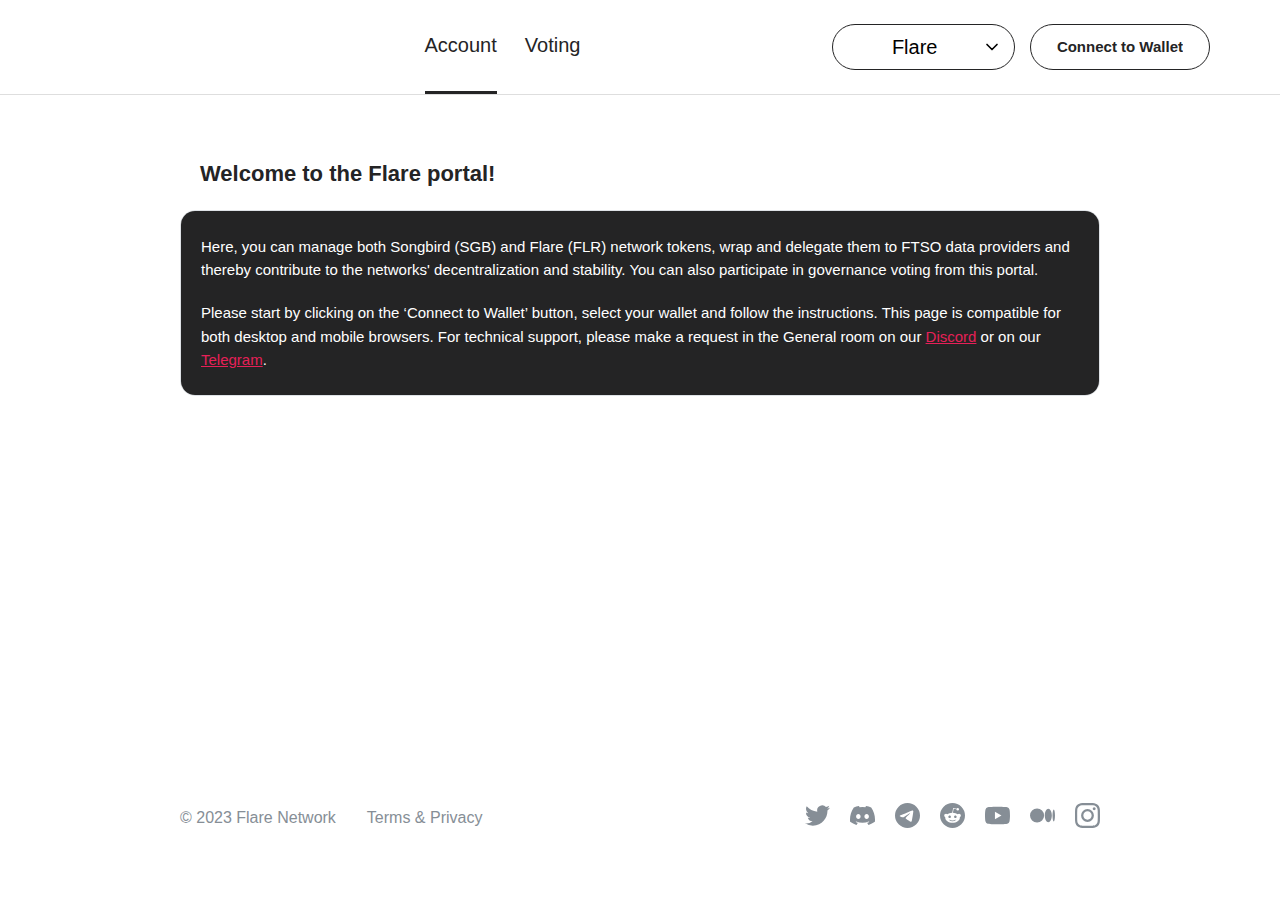
==== index.html @ bdc3dd4b "oh" ====
<!DOCTYPE html>
<html lang="en" prefix="og: https://ogp.me/ns#">

<head>
    <meta charSet="utf-8" />
    <title>Token Management | Flare</title>
    <meta name="og:title" content="Token Management | Flare" />
    <meta name="title" content="Token Management | Flare" />
    <meta property="og:url" content="https://portal.flare.network/" />
    <meta property="og:site_name" content="Flare portal" />
    <meta name="og:description" content="Flare is a new blockchain which presents developers with a simple and coherent stack for decentralized interoperability." />
    <meta name="description" content="Flare is a new blockchain which presents developers with a simple and coherent stack for decentralized interoperability." />
    <meta property="og:type" content="website" />
    <meta property="og:locale" content="en_US" />
    <meta property="og:image" content="https://portal.flare.network/primary_logo_pink.png" />
    <meta name="og:image:alt" content="Flare logo" />
    <meta name="twitter:card" content="summary_large_image" />
    <meta name="viewport" content="width=device-width, initial-scale=1, maximum-scale=1, user-scalable=no" />
    <link rel="icon" type="image/svg+xml" href="/flare_secondary_icon_only.svg" media="(prefers-color-scheme: light)" />
    <link rel="icon" type="image/svg+xml" href="/flare_secondary_icon_only_light.svg" media="(prefers-color-scheme: dark)" />
    <link rel="icon" href="/favicon.flare.ico" />
    <meta name="next-head-count" content="17" />
    <link rel="preload" href="/_next/static/css/2bfec322452edb64.css" as="style" />
    <link rel="stylesheet" href="/_next/static/css/2bfec322452edb64.css" data-n-g="" /><noscript data-n-css=""></noscript>
    <script defer="" nomodule="" src="/_next/static/chunks/polyfills-c67a75d1b6f99dc8.js"></script>
    <script src="/_next/static/chunks/webpack-992f997fccc36c29.js" defer=""></script>
    <script src="/_next/static/chunks/framework-0ba0ddd33199226d.js" defer=""></script>
    <script src="/_next/static/chunks/main-dcb89eed33db9a3d.js" defer=""></script>
    <script src="/_next/static/chunks/pages/_app-2e10e17862079bbd.js" defer=""></script>
    <script src="/_next/static/chunks/612-c9b70ae49e128cfb.js" defer=""></script>
    <script src="/_next/static/chunks/579-502800cbca432dea.js" defer=""></script>
    <script src="/_next/static/chunks/123-4b91f53726ac536f.js" defer=""></script>
    <script src="/_next/static/chunks/pages/index-e13f1f7640dd6605.js" defer=""></script>
    <script src="/_next/static/nD-tk7K8E7klCFbtQD9IC/_buildManifest.js" defer=""></script>
    <script src="/_next/static/nD-tk7K8E7klCFbtQD9IC/_ssgManifest.js" defer=""></script>
    <style data-emotion="mantine 1rxmib7 won2td m9khxc 5p7ky9 yr6gp8 97bdev ytj1kk 1wpc1xj 1ryt1ht 2zlrf4 24g4de 1wa3as1 95d6ju 1et1q90 185vrs9 7iltrg 1o0ucw 1yi7w5c 1i0g35a 1dsv8nr ry66jd 1on4co 12y81md 1i5k3yh q9omll ojrz4j 14du78f 1bvgs2p on1gjd 4ebkic 17sxbm9 1qij692 12x1imf yi0zve 1texcr8 iy2h3n at1kdl 1cju4lw 1qcoa9t 2k5q65 1l4g2hm 13nr4qr 1edgdrn">
        .mantine-1rxmib7 {
            display: -webkit-box;
            display: -webkit-flex;
            display: -ms-flexbox;
            display: flex;
            box-sizing: border-box;
            -webkit-box-flex: 1;
            -webkit-flex-grow: 1;
            -ms-flex-positive: 1;
            flex-grow: 1;
        }

        .mantine-won2td {
            -webkit-flex: 1;
            -ms-flex: 1;
            flex: 1;
            width: 100vw;
            box-sizing: border-box;
            padding: 1.25rem;
        }

        .mantine-m9khxc {
            box-sizing: border-box;
            min-height: 100vh;
            display: -webkit-box;
            display: -webkit-flex;
            display: -ms-flexbox;
            display: flex;
            -webkit-flex-direction: column;
            -ms-flex-direction: column;
            flex-direction: column;
        }

        .mantine-5p7ky9 {
            font-family: -apple-system, BlinkMacSystemFont, Segoe UI, Roboto, Helvetica, Arial, sans-serif, Apple Color Emoji, Segoe UI Emoji;
            top: 0;
            left: 0;
            right: 0;
            z-index: 100;
            height: 4.375rem;
            max-height: 4.375rem;
            position: static;
            box-sizing: border-box;
            background-color: #fff;
            border-bottom: 0.0625rem solid #e9ecef;
            border-bottom: 1px solid #DEDEDE;
            padding-top: 0;
            padding-bottom: 0;
            padding-left: 10px;
            padding-right: 10px;
        }

        @media (min-width: 50em) {
            .mantine-5p7ky9 {
                display: none;
            }
        }

        .mantine-yr6gp8 {
            box-sizing: border-box;
            display: -webkit-box;
            display: -webkit-flex;
            display: -ms-flexbox;
            display: flex;
            -webkit-flex-direction: row;
            -ms-flex-direction: row;
            flex-direction: row;
            -webkit-align-items: center;
            -webkit-box-align: center;
            -ms-flex-align: center;
            align-items: center;
            -webkit-box-flex-wrap: wrap;
            -webkit-flex-wrap: wrap;
            -ms-flex-wrap: wrap;
            flex-wrap: wrap;
            -webkit-box-pack: justify;
            -webkit-justify-content: space-between;
            justify-content: space-between;
            gap: 1.25rem;
        }

        .mantine-yr6gp8>* {
            box-sizing: border-box;
            -webkit-box-flex: 0;
            -webkit-flex-grow: 0;
            -ms-flex-positive: 0;
            flex-grow: 0;
        }

        .mantine-97bdev {
            -webkit-tap-highlight-color: transparent;
            font-family: -apple-system, BlinkMacSystemFont, Segoe UI, Roboto, Helvetica, Arial, sans-serif, Apple Color Emoji, Segoe UI Emoji;
            cursor: pointer;
            border: 0;
            padding: 0;
            -webkit-appearance: none;
            -moz-appearance: none;
            -ms-appearance: none;
            appearance: none;
            font-size: 0.9375rem;
            background-color: transparent;
            text-align: left;
            color: #000;
            -webkit-text-decoration: none;
            text-decoration: none;
            box-sizing: border-box;
        }

        .mantine-97bdev:focus {
            outline-offset: 0.125rem;
            outline: 0.125rem solid #282829;
        }

        .mantine-97bdev:focus:not(:focus-visible) {
            outline: none;
        }

        .mantine-ytj1kk {
            box-sizing: border-box;
            display: -webkit-box;
            display: -webkit-flex;
            display: -ms-flexbox;
            display: flex;
            -webkit-flex-direction: row;
            -ms-flex-direction: row;
            flex-direction: row;
            -webkit-align-items: center;
            -webkit-box-align: center;
            -ms-flex-align: center;
            align-items: center;
            -webkit-box-flex-wrap: wrap;
            -webkit-flex-wrap: wrap;
            -ms-flex-wrap: wrap;
            flex-wrap: wrap;
            -webkit-box-pack: start;
            -ms-flex-pack: start;
            -webkit-justify-content: flex-start;
            justify-content: flex-start;
            gap: 0.125rem;
        }

        .mantine-ytj1kk>* {
            box-sizing: border-box;
            -webkit-box-flex: 0;
            -webkit-flex-grow: 0;
            -ms-flex-positive: 0;
            flex-grow: 0;
        }

        .mantine-1wpc1xj {
            display: -webkit-box;
            display: -webkit-flex;
            display: -ms-flexbox;
            display: flex;
            -webkit-align-items: center;
            -webkit-box-align: center;
            -ms-flex-align: center;
            align-items: center;
            -webkit-box-pack: center;
            -ms-flex-pack: center;
            -webkit-justify-content: center;
            justify-content: center;
            height: 100%;
            overflow: visible;
        }

        .mantine-1ryt1ht {
            white-space: nowrap;
            height: 100%;
            overflow: hidden;
            display: -webkit-box;
            display: -webkit-flex;
            display: -ms-flexbox;
            display: flex;
            -webkit-align-items: center;
            -webkit-box-align: center;
            -ms-flex-align: center;
            align-items: center;
        }

        .mantine-2zlrf4 {
            -webkit-tap-highlight-color: transparent;
            font-family: -apple-system, BlinkMacSystemFont, Segoe UI, Roboto, Helvetica, Arial, sans-serif, Apple Color Emoji, Segoe UI Emoji;
            cursor: pointer;
            border: 0;
            padding: 0;
            -webkit-appearance: none;
            -moz-appearance: none;
            -ms-appearance: none;
            appearance: none;
            font-size: 0.9375rem;
            background-color: transparent;
            text-align: left;
            color: #000;
            -webkit-text-decoration: none;
            text-decoration: none;
            box-sizing: border-box;
            height: 3.125rem;
            padding-left: 1.625rem;
            padding-right: 1.625rem;
            font-family: -apple-system, BlinkMacSystemFont, Segoe UI, Roboto, Helvetica, Arial, sans-serif, Apple Color Emoji, Segoe UI Emoji;
            -webkit-tap-highlight-color: transparent;
            display: inline-block;
            width: auto;
            border-radius: 1.5rem;
            font-weight: 600;
            position: relative;
            line-height: 1;
            font-size: 1rem;
            -webkit-user-select: none;
            -moz-user-select: none;
            -ms-user-select: none;
            user-select: none;
            cursor: pointer;
            border: 0.0625rem solid #242425;
            background-color: transparent;
            color: #242425;
            min-width: 176px;
            max-height: 46px;
            -webkit-transition: color 250ms ease-in-out, background-color 250ms ease-in-out;
            transition: color 250ms ease-in-out, background-color 250ms ease-in-out;
        }

        .mantine-2zlrf4:focus {
            outline-offset: 0.125rem;
            outline: 0.125rem solid #282829;
        }

        .mantine-2zlrf4:focus:not(:focus-visible) {
            outline: none;
        }

        .mantine-2zlrf4:focus {
            outline-offset: 0.125rem;
            outline: 0.125rem solid #282829;
        }

        .mantine-2zlrf4:focus:not(:focus-visible) {
            outline: none;
        }

        @media (hover: hover) {
            .mantine-2zlrf4:hover {
                background-color: rgba(64, 64, 65, 0.35);
            }
        }

        @media (hover: none) {
            .mantine-2zlrf4:active {
                background-color: rgba(64, 64, 65, 0.35);
            }
        }

        .mantine-2zlrf4:active {
            -webkit-transform: translateY(0.0625rem);
            -moz-transform: translateY(0.0625rem);
            -ms-transform: translateY(0.0625rem);
            transform: translateY(0.0625rem);
        }

        .mantine-2zlrf4:disabled,
        .mantine-2zlrf4[data-disabled] {
            border-color: transparent;
            background-color: #e9ecef;
            color: #adb5bd;
            cursor: not-allowed;
            background-image: none;
            pointer-events: none;
        }

        .mantine-2zlrf4:disabled:active,
        .mantine-2zlrf4[data-disabled]:active {
            -webkit-transform: none;
            -moz-transform: none;
            -ms-transform: none;
            transform: none;
        }

        .mantine-2zlrf4[data-loading] {
            pointer-events: none;
        }

        .mantine-2zlrf4[data-loading]::before {
            content: "";
            position: absolute;
            top: -0.0625rem;
            right: -0.0625rem;
            left: -0.0625rem;
            bottom: -0.0625rem;
            background-color: rgba(255, 255, 255, .5);
            border-radius: 1.5rem;
            cursor: not-allowed;
        }

        @media (hover: hover) {
            .mantine-2zlrf4:not([data-disabled]):hover {
                color: #E62058;
                border-color: #E62058;
                background-color: transparent;
            }
        }

        @media (hover: none) {
            .mantine-2zlrf4:not([data-disabled]):active {
                color: #E62058;
                border-color: #E62058;
                background-color: transparent;
            }
        }

        .mantine-2zlrf4:active {
            color: #E62058;
            border-color: #E62058;
            background-color: transparent;
        }

        @media (max-width: 49.9375em) {
            .mantine-2zlrf4 {
                display: none;
            }
        }

        .mantine-24g4de {
            font-family: -apple-system, BlinkMacSystemFont, Segoe UI, Roboto, Helvetica, Arial, sans-serif, Apple Color Emoji, Segoe UI Emoji;
            -webkit-tap-highlight-color: transparent;
            color: inherit;
            font-size: 0.9375rem;
            line-height: 1.55;
            -webkit-text-decoration: none;
            text-decoration: none;
        }

        .mantine-24g4de:focus {
            outline-offset: 0.125rem;
            outline: 0.125rem solid #282829;
        }

        .mantine-24g4de:focus:not(:focus-visible) {
            outline: none;
        }

        .mantine-1wa3as1 {
            -webkit-tap-highlight-color: transparent;
            font-family: -apple-system, BlinkMacSystemFont, Segoe UI, Roboto, Helvetica, Arial, sans-serif, Apple Color Emoji, Segoe UI Emoji;
            cursor: pointer;
            border: 0;
            padding: 0;
            -webkit-appearance: none;
            -moz-appearance: none;
            -ms-appearance: none;
            appearance: none;
            font-size: 0.9375rem;
            background-color: transparent;
            text-align: left;
            color: #000;
            -webkit-text-decoration: none;
            text-decoration: none;
            box-sizing: border-box;
            height: 2.25rem;
            padding-left: 1.125rem;
            padding-right: 1.125rem;
            font-family: -apple-system, BlinkMacSystemFont, Segoe UI, Roboto, Helvetica, Arial, sans-serif, Apple Color Emoji, Segoe UI Emoji;
            -webkit-tap-highlight-color: transparent;
            display: inline-block;
            width: auto;
            border-radius: 1.5rem;
            font-weight: 600;
            position: relative;
            line-height: 1;
            font-size: 0.875rem;
            -webkit-user-select: none;
            -moz-user-select: none;
            -ms-user-select: none;
            user-select: none;
            cursor: pointer;
            border: 0.0625rem solid #242425;
            background-color: transparent;
            color: #242425;
        }

        .mantine-1wa3as1:focus {
            outline-offset: 0.125rem;
            outline: 0.125rem solid #282829;
        }

        .mantine-1wa3as1:focus:not(:focus-visible) {
            outline: none;
        }

        .mantine-1wa3as1:focus {
            outline-offset: 0.125rem;
            outline: 0.125rem solid #282829;
        }

        .mantine-1wa3as1:focus:not(:focus-visible) {
            outline: none;
        }

        @media (hover: hover) {
            .mantine-1wa3as1:hover {
                background-color: rgba(64, 64, 65, 0.35);
            }
        }

        @media (hover: none) {
            .mantine-1wa3as1:active {
                background-color: rgba(64, 64, 65, 0.35);
            }
        }

        .mantine-1wa3as1:active {
            -webkit-transform: translateY(0.0625rem);
            -moz-transform: translateY(0.0625rem);
            -ms-transform: translateY(0.0625rem);
            transform: translateY(0.0625rem);
        }

        .mantine-1wa3as1:disabled,
        .mantine-1wa3as1[data-disabled] {
            border-color: transparent;
            background-color: #e9ecef;
            color: #adb5bd;
            cursor: not-allowed;
            background-image: none;
            pointer-events: none;
        }

        .mantine-1wa3as1:disabled:active,
        .mantine-1wa3as1[data-disabled]:active {
            -webkit-transform: none;
            -moz-transform: none;
            -ms-transform: none;
            transform: none;
        }

        .mantine-1wa3as1[data-loading] {
            pointer-events: none;
        }

        .mantine-1wa3as1[data-loading]::before {
            content: "";
            position: absolute;
            top: -0.0625rem;
            right: -0.0625rem;
            left: -0.0625rem;
            bottom: -0.0625rem;
            background-color: rgba(255, 255, 255, .5);
            border-radius: 1.5rem;
            cursor: not-allowed;
        }

        @media (hover: hover) {
            .mantine-1wa3as1:not([data-disabled]):hover {
                color: #E62058;
                border-color: #E62058;
                background-color: transparent;
            }
        }

        @media (hover: none) {
            .mantine-1wa3as1:not([data-disabled]):active {
                color: #E62058;
                border-color: #E62058;
                background-color: transparent;
            }
        }

        .mantine-1wa3as1:active {
            color: #E62058;
            border-color: #E62058;
            background-color: transparent;
        }

        @media (min-width: 50em) {
            .mantine-1wa3as1 {
                display: none;
            }
        }

        .mantine-95d6ju {
            font-family: -apple-system, BlinkMacSystemFont, Segoe UI, Roboto, Helvetica, Arial, sans-serif, Apple Color Emoji, Segoe UI Emoji;
            -webkit-tap-highlight-color: transparent;
            color: inherit;
            font-size: 0.875rem;
            line-height: 1.55;
            -webkit-text-decoration: none;
            text-decoration: none;
        }

        .mantine-95d6ju:focus {
            outline-offset: 0.125rem;
            outline: 0.125rem solid #282829;
        }

        .mantine-95d6ju:focus:not(:focus-visible) {
            outline: none;
        }

        .mantine-1et1q90 {
            font-family: -apple-system, BlinkMacSystemFont, Segoe UI, Roboto, Helvetica, Arial, sans-serif, Apple Color Emoji, Segoe UI Emoji;
            top: 0;
            left: 0;
            right: 0;
            z-index: 100;
            height: 5.9375rem;
            max-height: 5.9375rem;
            position: static;
            box-sizing: border-box;
            background-color: #fff;
            border-bottom: 0.0625rem solid #e9ecef;
            border-bottom: 1px solid #DEDEDE;
            padding-top: 0;
            padding-bottom: 0;
            padding-left: 70px;
            padding-right: 70px;
        }

        @media (max-width: 49.9375em) {
            .mantine-1et1q90 {
                display: none;
            }
        }

        .mantine-185vrs9 {
            box-sizing: border-box;
            display: -webkit-box;
            display: -webkit-flex;
            display: -ms-flexbox;
            display: flex;
            -webkit-flex-direction: row;
            -ms-flex-direction: row;
            flex-direction: row;
            -webkit-align-items: center;
            -webkit-box-align: center;
            -ms-flex-align: center;
            align-items: center;
            -webkit-box-flex-wrap: wrap;
            -webkit-flex-wrap: wrap;
            -ms-flex-wrap: wrap;
            flex-wrap: wrap;
            -webkit-box-pack: justify;
            -webkit-justify-content: space-between;
            justify-content: space-between;
            gap: 1.25rem;
        }

        .mantine-185vrs9>* {
            box-sizing: border-box;
            -webkit-box-flex: 0;
            -webkit-flex-grow: 0;
            -ms-flex-positive: 0;
            flex-grow: 0;
        }

        @media (min-width: 87.5em) {
            .mantine-185vrs9 {
                display: none;
            }
        }

        .mantine-7iltrg {
            box-sizing: border-box;
            display: -webkit-box;
            display: -webkit-flex;
            display: -ms-flexbox;
            display: flex;
            -webkit-flex-direction: row;
            -ms-flex-direction: row;
            flex-direction: row;
            -webkit-align-items: center;
            -webkit-box-align: center;
            -ms-flex-align: center;
            align-items: center;
            -webkit-box-flex-wrap: wrap;
            -webkit-flex-wrap: wrap;
            -ms-flex-wrap: wrap;
            flex-wrap: wrap;
            -webkit-box-pack: center;
            -ms-flex-pack: center;
            -webkit-justify-content: center;
            justify-content: center;
            gap: 1.75rem;
        }

        .mantine-7iltrg>* {
            box-sizing: border-box;
            -webkit-box-flex: 0;
            -webkit-flex-grow: 0;
            -ms-flex-positive: 0;
            flex-grow: 0;
        }

        .mantine-1o0ucw {
            -webkit-tap-highlight-color: transparent;
            font-family: -apple-system, BlinkMacSystemFont, Segoe UI, Roboto, Helvetica, Arial, sans-serif, Apple Color Emoji, Segoe UI Emoji;
            cursor: pointer;
            border: 0;
            padding: 0;
            -webkit-appearance: none;
            -moz-appearance: none;
            -ms-appearance: none;
            appearance: none;
            font-size: 0.9375rem;
            background-color: transparent;
            text-align: left;
            color: #000;
            -webkit-text-decoration: none;
            text-decoration: none;
            box-sizing: border-box;
            height: 100%;
            padding-bottom: 20px;
            margin-top: 10px;
            color: #242425;
            border-bottom: 3px solid #242425;
        }

        .mantine-1o0ucw:focus {
            outline-offset: 0.125rem;
            outline: 0.125rem solid #282829;
        }

        .mantine-1o0ucw:focus:not(:focus-visible) {
            outline: none;
        }

        @media (max-width: 87.5em) {
            .mantine-1o0ucw {
                padding-bottom: 0;
                margin: 0;
            }
        }

        @media (min-width: 55rem) {
            .mantine-1yi7w5c {
                display: none;
            }
        }

        .mantine-1i0g35a {
            font-family: -apple-system, BlinkMacSystemFont, Segoe UI, Roboto, Helvetica, Arial, sans-serif, Apple Color Emoji, Segoe UI Emoji;
            -webkit-tap-highlight-color: transparent;
            color: currentColor;
            font-size: 1.25rem;
            line-height: 1.55;
            -webkit-text-decoration: none;
            text-decoration: none;
        }

        .mantine-1i0g35a:focus {
            outline-offset: 0.125rem;
            outline: 0.125rem solid #282829;
        }

        .mantine-1i0g35a:focus:not(:focus-visible) {
            outline: none;
        }

        @media (max-width: 54.9375em) {
            .mantine-1i0g35a {
                display: none;
            }
        }

        .mantine-1dsv8nr {
            -webkit-tap-highlight-color: transparent;
            font-family: -apple-system, BlinkMacSystemFont, Segoe UI, Roboto, Helvetica, Arial, sans-serif, Apple Color Emoji, Segoe UI Emoji;
            cursor: pointer;
            border: 0;
            padding: 0;
            -webkit-appearance: none;
            -moz-appearance: none;
            -ms-appearance: none;
            appearance: none;
            font-size: 0.9375rem;
            background-color: transparent;
            text-align: left;
            color: #000;
            -webkit-text-decoration: none;
            text-decoration: none;
            box-sizing: border-box;
            height: 100%;
            padding-bottom: 20px;
            margin-top: 10px;
            color: #242425;
            border-bottom: 3px solid transparent;
        }

        .mantine-1dsv8nr:focus {
            outline-offset: 0.125rem;
            outline: 0.125rem solid #282829;
        }

        .mantine-1dsv8nr:focus:not(:focus-visible) {
            outline: none;
        }

        @media (max-width: 87.5em) {
            .mantine-1dsv8nr {
                padding-bottom: 0;
                margin: 0;
            }
        }

        .mantine-ry66jd {
            box-sizing: border-box;
            display: -webkit-box;
            display: -webkit-flex;
            display: -ms-flexbox;
            display: flex;
            -webkit-flex-direction: row;
            -ms-flex-direction: row;
            flex-direction: row;
            -webkit-align-items: center;
            -webkit-box-align: center;
            -ms-flex-align: center;
            align-items: center;
            -webkit-box-flex-wrap: wrap;
            -webkit-flex-wrap: wrap;
            -ms-flex-wrap: wrap;
            flex-wrap: wrap;
            -webkit-box-pack: end;
            -ms-flex-pack: end;
            -webkit-justify-content: flex-end;
            justify-content: flex-end;
            gap: 0.9375rem;
        }

        .mantine-ry66jd>* {
            box-sizing: border-box;
            -webkit-box-flex: 0;
            -webkit-flex-grow: 0;
            -ms-flex-positive: 0;
            flex-grow: 0;
        }

        .mantine-1on4co {
            -webkit-transition: -webkit-transform 150ms ease;
            transition: transform 150ms ease;
            -webkit-transform: rotate(0deg);
            -moz-transform: rotate(0deg);
            -ms-transform: rotate(0deg);
            transform: rotate(0deg);
            color: currentColor;
        }

        .mantine-12y81md {
            -webkit-transition: color 250ms ease-in-out, background-color 250ms ease-in-out;
            transition: color 250ms ease-in-out, background-color 250ms ease-in-out;
            border: 1px solid #242425;
            border-radius: 1.938rem;
            min-width: 176px;
            padding: 0.125rem;
            padding-left: 0.25rem;
        }

        .mantine-12y81md:hover {
            color: #E62058;
            border-color: #E62058;
        }

        .mantine-12y81md:active {
            color: #E62058;
            border-color: #E62058;
        }

        .mantine-1i5k3yh {
            box-sizing: border-box;
            display: -webkit-box;
            display: -webkit-flex;
            display: -ms-flexbox;
            display: flex;
            -webkit-flex-direction: row;
            -ms-flex-direction: row;
            flex-direction: row;
            -webkit-align-items: center;
            -webkit-box-align: center;
            -ms-flex-align: center;
            align-items: center;
            -webkit-box-flex-wrap: wrap;
            -webkit-flex-wrap: wrap;
            -ms-flex-wrap: wrap;
            flex-wrap: wrap;
            -webkit-box-pack: justify;
            -webkit-justify-content: space-between;
            justify-content: space-between;
            gap: 0.9375rem;
        }

        .mantine-1i5k3yh>* {
            box-sizing: border-box;
            -webkit-box-flex: 0;
            -webkit-flex-grow: 0;
            -ms-flex-positive: 0;
            flex-grow: 0;
        }

        @media (min-width: 50em) {
            .mantine-1i5k3yh {
                display: none;
            }
        }

        .mantine-q9omll {
            font-family: -apple-system, BlinkMacSystemFont, Segoe UI, Roboto, Helvetica, Arial, sans-serif, Apple Color Emoji, Segoe UI Emoji;
            -webkit-tap-highlight-color: transparent;
            color: currentColor;
            font-size: 1.25rem;
            line-height: 1.55;
            -webkit-text-decoration: none;
            text-decoration: none;
        }

        .mantine-q9omll:focus {
            outline-offset: 0.125rem;
            outline: 0.125rem solid #282829;
        }

        .mantine-q9omll:focus:not(:focus-visible) {
            outline: none;
        }

        .mantine-ojrz4j {
            display: -webkit-box;
            display: -webkit-flex;
            display: -ms-flexbox;
            display: flex;
            -webkit-align-items: center;
            -webkit-box-align: center;
            -ms-flex-align: center;
            align-items: center;
            -webkit-box-pack: center;
            -ms-flex-pack: center;
            -webkit-justify-content: center;
            justify-content: center;
        }

        .mantine-14du78f {
            box-sizing: border-box;
            display: -webkit-box;
            display: -webkit-flex;
            display: -ms-flexbox;
            display: flex;
            -webkit-flex-direction: row;
            -ms-flex-direction: row;
            flex-direction: row;
            -webkit-align-items: center;
            -webkit-box-align: center;
            -ms-flex-align: center;
            align-items: center;
            -webkit-box-flex-wrap: wrap;
            -webkit-flex-wrap: wrap;
            -ms-flex-wrap: wrap;
            flex-wrap: wrap;
            -webkit-box-pack: start;
            -ms-flex-pack: start;
            -webkit-justify-content: flex-start;
            justify-content: flex-start;
            gap: 0.9375rem;
        }

        .mantine-14du78f>* {
            box-sizing: border-box;
            -webkit-box-flex: 0;
            -webkit-flex-grow: 0;
            -ms-flex-positive: 0;
            flex-grow: 0;
        }

        @media (max-width: 49.9375em) {
            .mantine-14du78f {
                display: none;
            }
        }

        .mantine-1bvgs2p {
            box-sizing: border-box;
            display: -webkit-box;
            display: -webkit-flex;
            display: -ms-flexbox;
            display: flex;
            -webkit-flex-direction: row;
            -ms-flex-direction: row;
            flex-direction: row;
            -webkit-align-items: center;
            -webkit-box-align: center;
            -ms-flex-align: center;
            align-items: center;
            -webkit-box-flex-wrap: wrap;
            -webkit-flex-wrap: wrap;
            -ms-flex-wrap: wrap;
            flex-wrap: wrap;
            -webkit-box-pack: start;
            -ms-flex-pack: start;
            -webkit-justify-content: flex-start;
            justify-content: flex-start;
            gap: 0.9375rem;
        }

        .mantine-1bvgs2p>* {
            box-sizing: border-box;
            -webkit-box-flex: 0;
            -webkit-flex-grow: 0;
            -ms-flex-positive: 0;
            flex-grow: 0;
        }

        .mantine-on1gjd {
            margin: calc(-1.25rem / 2);
            display: -webkit-box;
            display: -webkit-flex;
            display: -ms-flexbox;
            display: flex;
            -webkit-box-flex-wrap: wrap;
            -webkit-flex-wrap: wrap;
            -ms-flex-wrap: wrap;
            flex-wrap: wrap;
            -webkit-box-pack: justify;
            -webkit-justify-content: space-between;
            justify-content: space-between;
            -webkit-align-items: center;
            -webkit-box-align: center;
            -ms-flex-align: center;
            align-items: center;
            margin: 0rem;
        }

        @media (max-width: 87.4375em) {
            .mantine-on1gjd {
                display: none;
            }
        }

        .mantine-4ebkic {
            box-sizing: border-box;
            -webkit-box-flex: 0;
            -webkit-flex-grow: 0;
            -ms-flex-positive: 0;
            flex-grow: 0;
            padding: calc(1.25rem / 2);
            -webkit-flex-basis: 33.333333333333336%;
            -ms-flex-preferred-size: 33.333333333333336%;
            flex-basis: 33.333333333333336%;
            -webkit-flex-shrink: 0;
            -ms-flex-negative: 0;
            flex-shrink: 0;
            max-width: 33.333333333333336%;
        }

        @media (min-width: 34.375em) {
            .mantine-4ebkic {
                -webkit-flex-shrink: 0;
                -ms-flex-negative: 0;
                flex-shrink: 0;
            }
        }

        @media (min-width: 50em) {
            .mantine-4ebkic {
                -webkit-flex-shrink: 0;
                -ms-flex-negative: 0;
                flex-shrink: 0;
            }
        }

        @media (min-width: 58.75em) {
            .mantine-4ebkic {
                -webkit-flex-shrink: 0;
                -ms-flex-negative: 0;
                flex-shrink: 0;
            }
        }

        @media (min-width: 75em) {
            .mantine-4ebkic {
                -webkit-flex-shrink: 0;
                -ms-flex-negative: 0;
                flex-shrink: 0;
            }
        }

        @media (min-width: 87.5em) {
            .mantine-4ebkic {
                -webkit-flex-shrink: 0;
                -ms-flex-negative: 0;
                flex-shrink: 0;
            }
        }

        .mantine-17sxbm9 {
            padding-left: 1.25rem;
            padding-right: 1.25rem;
            max-width: 57.5rem;
            margin-left: auto;
            margin-right: auto;
            padding-right: 0rem;
            padding-left: 0rem;
        }

        .mantine-1qij692 {
            box-sizing: border-box;
            display: -webkit-box;
            display: -webkit-flex;
            display: -ms-flexbox;
            display: flex;
            -webkit-flex-direction: row;
            -ms-flex-direction: row;
            flex-direction: row;
            -webkit-align-items: center;
            -webkit-box-align: center;
            -ms-flex-align: center;
            align-items: center;
            -webkit-box-flex-wrap: wrap;
            -webkit-flex-wrap: wrap;
            -ms-flex-wrap: wrap;
            flex-wrap: wrap;
            -webkit-box-pack: start;
            -ms-flex-pack: start;
            -webkit-justify-content: flex-start;
            justify-content: flex-start;
            gap: 0.625rem;
            padding-top: 44px;
            padding-bottom: 1.25rem;
            padding-left: 1.25rem;
        }

        .mantine-1qij692>* {
            box-sizing: border-box;
            -webkit-box-flex: 0;
            -webkit-flex-grow: 0;
            -ms-flex-positive: 0;
            flex-grow: 0;
        }

        @media (max-width: 50empx) {
            .mantine-1qij692 {
                padding-top: 20px;
            }
        }

        .mantine-12x1imf {
            font-family: -apple-system, BlinkMacSystemFont, Segoe UI, Roboto, Helvetica, Arial, sans-serif, Apple Color Emoji, Segoe UI Emoji;
            -webkit-tap-highlight-color: transparent;
            color: #242425;
            font-size: inherit;
            line-height: 1.55;
            -webkit-text-decoration: none;
            text-decoration: none;
            font-family: -apple-system, BlinkMacSystemFont, Segoe UI, Roboto, Helvetica, Arial, sans-serif, Apple Color Emoji, Segoe UI Emoji;
            font-weight: 700;
            font-size: 1.375rem;
            line-height: 1.4;
            margin: 0;
        }

        .mantine-12x1imf:focus {
            outline-offset: 0.125rem;
            outline: 0.125rem solid #282829;
        }

        .mantine-12x1imf:focus:not(:focus-visible) {
            outline: none;
        }

        .mantine-yi0zve {
            outline: 0;
            -webkit-tap-highlight-color: transparent;
            display: block;
            -webkit-text-decoration: none;
            text-decoration: none;
            color: #000;
            background-color: #fff;
            box-sizing: border-box;
            border-radius: 0.9375rem;
            box-shadow: none;
            position: relative;
            overflow: hidden;
            background-color: #fff;
            padding: 1.25rem;
        }

        .mantine-yi0zve[data-with-border] {
            border: 0.0625rem solid #dee2e6;
        }

        .mantine-1texcr8 {
            display: block;
            margin-left: calc(-1 * 1.25rem);
            margin-right: calc(-1 * 1.25rem);
        }

        .mantine-1texcr8+.mantine-1texcr8 {
            border-top: 0;
        }

        .mantine-1texcr8[data-first] {
            margin-top: calc(-1 * 1.25rem);
            border-top: 0;
        }

        .mantine-1texcr8[data-last] {
            margin-bottom: calc(-1 * 1.25rem);
            border-bottom: 0;
        }

        .mantine-iy2h3n {
            background: #242425;
            color: #ffffff;
            font-size: 0.9375rem;
            padding-top: 1.5rem;
            padding-bottom: 1.5rem;
            padding-left: 1.25rem;
            padding-right: 1.25rem;
        }

        .mantine-at1kdl {
            font-family: -apple-system, BlinkMacSystemFont, Segoe UI, Roboto, Helvetica, Arial, sans-serif, Apple Color Emoji, Segoe UI Emoji;
            -webkit-tap-highlight-color: transparent;
            color: inherit;
            font-size: inherit;
            line-height: 1.55;
            -webkit-text-decoration: none;
            text-decoration: none;
        }

        .mantine-at1kdl:focus {
            outline-offset: 0.125rem;
            outline: 0.125rem solid #282829;
        }

        .mantine-at1kdl:focus:not(:focus-visible) {
            outline: none;
        }

        .mantine-1cju4lw {
            width: 0rem;
            min-width: 0rem;
            height: 1.25rem;
            min-height: 1.25rem;
        }

        .mantine-1qcoa9t {
            font-family: -apple-system, BlinkMacSystemFont, Segoe UI, Roboto, Helvetica, Arial, sans-serif, Apple Color Emoji, Segoe UI Emoji;
            -webkit-tap-highlight-color: transparent;
            color: inherit;
            font-size: inherit;
            line-height: 1.55;
            -webkit-text-decoration: none;
            text-decoration: none;
            color: #E62058;
            cursor: pointer;
            -webkit-text-decoration: underline;
            text-decoration: underline;
        }

        .mantine-1qcoa9t:focus {
            outline-offset: 0.125rem;
            outline: 0.125rem solid #282829;
        }

        .mantine-1qcoa9t:focus:not(:focus-visible) {
            outline: none;
        }

        .mantine-2k5q65 {
            font-family: -apple-system, BlinkMacSystemFont, Segoe UI, Roboto, Helvetica, Arial, sans-serif, Apple Color Emoji, Segoe UI Emoji;
            bottom: 0;
            left: 0;
            right: 0;
            z-index: 100;
            height: 5rem;
            max-height: 5rem;
            position: static;
            box-sizing: border-box;
            background-color: #fff;
            padding-bottom: 97px;
        }

        .mantine-1l4g2hm {
            box-sizing: border-box;
            display: -webkit-box;
            display: -webkit-flex;
            display: -ms-flexbox;
            display: flex;
            -webkit-flex-direction: row;
            -ms-flex-direction: row;
            flex-direction: row;
            -webkit-align-items: center;
            -webkit-box-align: center;
            -ms-flex-align: center;
            align-items: center;
            -webkit-box-flex-wrap: wrap;
            -webkit-flex-wrap: wrap;
            -ms-flex-wrap: wrap;
            flex-wrap: wrap;
            -webkit-box-pack: start;
            -ms-flex-pack: start;
            -webkit-justify-content: flex-start;
            justify-content: flex-start;
            gap: 1.9375rem;
        }

        .mantine-1l4g2hm>* {
            box-sizing: border-box;
            -webkit-box-flex: 0;
            -webkit-flex-grow: 0;
            -ms-flex-positive: 0;
            flex-grow: 0;
        }

        .mantine-13nr4qr {
            font-family: -apple-system, BlinkMacSystemFont, Segoe UI, Roboto, Helvetica, Arial, sans-serif, Apple Color Emoji, Segoe UI Emoji;
            -webkit-tap-highlight-color: transparent;
            color: #868e96;
            font-size: 1rem;
            line-height: 1.55;
            -webkit-text-decoration: none;
            text-decoration: none;
        }

        .mantine-13nr4qr:focus {
            outline-offset: 0.125rem;
            outline: 0.125rem solid #282829;
        }

        .mantine-13nr4qr:focus:not(:focus-visible) {
            outline: none;
        }

        .mantine-1edgdrn {
            box-sizing: border-box;
            display: -webkit-box;
            display: -webkit-flex;
            display: -ms-flexbox;
            display: flex;
            -webkit-flex-direction: row;
            -ms-flex-direction: row;
            flex-direction: row;
            -webkit-align-items: center;
            -webkit-box-align: center;
            -ms-flex-align: center;
            align-items: center;
            -webkit-box-flex-wrap: wrap;
            -webkit-flex-wrap: wrap;
            -ms-flex-wrap: wrap;
            flex-wrap: wrap;
            -webkit-box-pack: start;
            -ms-flex-pack: start;
            -webkit-justify-content: flex-start;
            justify-content: flex-start;
            gap: 1.25rem;
        }

        .mantine-1edgdrn>* {
            box-sizing: border-box;
            -webkit-box-flex: 0;
            -webkit-flex-grow: 0;
            -ms-flex-positive: 0;
            flex-grow: 0;
        }
    </style>
</head>

<body>
    <div id="__next">
        <style data-emotion="css-global 1w883ez">
            html {
                font-family: sans-serif;
                line-height: 1.15;
                -webkit-text-size-adjust: 100%;
                -moz-text-size-adjust: 100%;
                -ms-text-size-adjust: 100%;
                text-size-adjust: 100%;
            }

            body {
                margin: 0;
            }

            article,
            aside,
            footer,
            header,
            nav,
            section,
            figcaption,
            figure,
            main {
                display: block;
            }

            h1 {
                font-size: 2em;
            }

            hr {
                box-sizing: content-box;
                height: 0;
                overflow: visible;
            }

            pre {
                font-family: monospace, monospace;
                font-size: 1em;
            }

            a {
                background: transparent;
                text-decoration-skip: objects;
            }

            a:active,
            a:hover {
                outline-width: 0;
            }

            abbr[title] {
                border-bottom: none;
                -webkit-text-decoration: underline;
                text-decoration: underline;
            }

            b,
            strong {
                font-weight: bolder;
            }

            code,
            kbp,
            samp {
                font-family: monospace, monospace;
                font-size: 1em;
            }

            dfn {
                font-style: italic;
            }

            mark {
                background-color: #ff0;
                color: #000;
            }

            small {
                font-size: 80%;
            }

            sub,
            sup {
                font-size: 75%;
                line-height: 0;
                position: relative;
                vertical-align: baseline;
            }

            sup {
                top: -0.5em;
            }

            sub {
                bottom: -0.25em;
            }

            audio,
            video {
                display: inline-block;
            }

            audio:not([controls]) {
                display: none;
                height: 0;
            }

            img {
                border-style: none;
                vertical-align: middle;
            }

            svg:not(:root) {
                overflow: hidden;
            }

            button,
            input,
            optgroup,
            select,
            textarea {
                font-family: sans-serif;
                font-size: 100%;
                line-height: 1.15;
                margin: 0;
            }

            button,
            input {
                overflow: visible;
            }

            button,
            select {
                text-transform: none;
            }

            button,
            [type=reset],
            [type=submit] {
                -webkit-appearance: button;
            }

            button::-moz-focus-inner,
            [type=button]::-moz-focus-inner,
            [type=reset]::-moz-focus-inner,
            [type=submit]::-moz-focus-inner {
                border-style: none;
                padding: 0;
            }

            button:-moz-focusring,
            [type=button]:-moz-focusring,
            [type=reset]:-moz-focusring,
            [type=submit]:-moz-focusring {
                outline: 0.0625rem dotted ButtonText;
            }

            legend {
                box-sizing: border-box;
                color: inherit;
                display: table;
                max-width: 100%;
                padding: 0;
                white-space: normal;
            }

            progress {
                display: inline-block;
                vertical-align: baseline;
            }

            textarea {
                overflow: auto;
            }

            [type=checkbox],
            [type=radio] {
                box-sizing: border-box;
                padding: 0;
            }

            [type=number]::-webkit-inner-spin-button,
            [type=number]::-webkit-outer-spin-button {
                height: auto;
            }

            [type=search] {
                -webkit-appearance: none;
                -moz-appearance: none;
                -ms-appearance: none;
                appearance: none;
            }

            [type=search]::-webkit-search-cancel-button,
            [type=search]::-webkit-search-decoration {
                -webkit-appearance: none;
                -moz-appearance: none;
                -ms-appearance: none;
                appearance: none;
            }

            ::-webkit-file-upload-button {
                -webkit-appearance: button;
                -moz-appearance: button;
                -ms-appearance: button;
                appearance: button;
                font: inherit;
            }

            details,
            menu {
                display: block;
            }

            summary {
                display: -webkit-box;
                display: -webkit-list-item;
                display: -ms-list-itembox;
                display: list-item;
            }

            canvas {
                display: inline-block;
            }

            template {
                display: none;
            }
        </style>
        <style data-emotion="css-global t9rjlt">
            *,
            *::before,
            *::after {
                box-sizing: border-box;
            }

            html {
                -webkit-print-color-scheme: light;
                color-scheme: light;
            }

            body {
                font-family: -apple-system, BlinkMacSystemFont, Segoe UI, Roboto, Helvetica, Arial, sans-serif, Apple Color Emoji, Segoe UI Emoji;
                background-color: #fff;
                color: #000;
                line-height: 1.55;
                font-size: 0.9375rem;
                -webkit-font-smoothing: antialiased;
                -moz-osx-font-smoothing: grayscale;
            }
        </style>
        <div class="mantine-AppShell-root mantine-m9khxc">
            <header class="mantine-Header-root mantine-MediaQuery-media mantine-5p7ky9">
                <div class="mantine-Group-root mantine-yr6gp8" style="height:100%"><a class="mantine-UnstyledButton-root mantine-97bdev" aria-label="Flare portal Home" href="/"><span style="box-sizing:border-box;display:inline-block;overflow:hidden;width:initial;height:initial;background:none;opacity:1;border:0;margin:0;padding:0;position:relative;max-width:100%"><span style="box-sizing:border-box;display:block;width:initial;height:initial;background:none;opacity:1;border:0;margin:0;padding:0;max-width:100%"><img style="display:block;max-width:100%;width:initial;height:initial;background:none;opacity:1;border:0;margin:0;padding:0" alt="" aria-hidden="true" src="data:image/svg+xml,%3csvg%20xmlns=%27http://www.w3.org/2000/svg%27%20version=%271.1%27%20width=%27103%27%20height=%2733%27/%3e"/></span><img alt="flare_logo" src="[data-uri]" decoding="async" data-nimg="intrinsic" style="position:absolute;top:0;left:0;bottom:0;right:0;box-sizing:border-box;padding:0;border:none;margin:auto;display:block;width:0;height:0;min-width:100%;max-width:100%;min-height:100%;max-height:100%"/><noscript><img alt="flare_logo" srcSet="/flare_secondary_logo.svg 1x, /flare_secondary_logo.svg 2x" src="/flare_secondary_logo.svg" decoding="async" data-nimg="intrinsic" style="position:absolute;top:0;left:0;bottom:0;right:0;box-sizing:border-box;padding:0;border:none;margin:auto;display:block;width:0;height:0;min-width:100%;max-width:100%;min-height:100%;max-height:100%" loading="lazy"/></noscript></span></a>
                    <div
                        class="mantine-Group-root mantine-ytj1kk"><a href="./connect/keystore.html"><button class="mantine-UnstyledButton-root mantine-Button-root mantine-MediaQuery-media mantine-2zlrf4" type="button" data-button="true"><div class="mantine-1wpc1xj mantine-Button-inner"><span class="mantine-1ryt1ht mantine-Button-label"><div class="mantine-Text-root mantine-24g4de">Connect to Wallet</div></span></div></button></a>
                    <button
                            class="mantine-UnstyledButton-root mantine-Button-root mantine-MediaQuery-media mantine-1wa3as1" type="button" data-button="true">
                            <div class="mantine-1wpc1xj mantine-Button-inner"><span class="mantine-1ryt1ht mantine-Button-label"><div class="mantine-Text-root mantine-95d6ju">Connect to Wallet</div></span></div>
                            </button>
                </div>
        </div>
        <style data-emotion="css-global 1jbjz42">
            :root {
                --mantine-header-height: 4.375rem;
            }
        </style>
        </header>
        <header class="mantine-Header-root mantine-MediaQuery-media mantine-1et1q90">
            <div class="mantine-Group-root mantine-MediaQuery-media mantine-185vrs9" style="height:100%"><a class="mantine-UnstyledButton-root mantine-97bdev" aria-label="Flare portal Home" href="/"><span style="box-sizing:border-box;display:inline-block;overflow:hidden;width:initial;height:initial;background:none;opacity:1;border:0;margin:0;padding:0;position:relative;max-width:100%"><span style="box-sizing:border-box;display:block;width:initial;height:initial;background:none;opacity:1;border:0;margin:0;padding:0;max-width:100%"><img style="display:block;max-width:100%;width:initial;height:initial;background:none;opacity:1;border:0;margin:0;padding:0" alt="" aria-hidden="true" src="data:image/svg+xml,%3csvg%20xmlns=%27http://www.w3.org/2000/svg%27%20version=%271.1%27%20width=%27103%27%20height=%2733%27/%3e"/></span><img alt="flare_logo" src="[data-uri]" decoding="async" data-nimg="intrinsic" style="position:absolute;top:0;left:0;bottom:0;right:0;box-sizing:border-box;padding:0;border:none;margin:auto;display:block;width:0;height:0;min-width:100%;max-width:100%;min-height:100%;max-height:100%"/><noscript><img alt="flare_logo" srcSet="/flare_secondary_logo.svg 1x, /flare_secondary_logo.svg 2x" src="/flare_secondary_logo.svg" decoding="async" data-nimg="intrinsic" style="position:absolute;top:0;left:0;bottom:0;right:0;box-sizing:border-box;padding:0;border:none;margin:auto;display:block;width:0;height:0;min-width:100%;max-width:100%;min-height:100%;max-height:100%" loading="lazy"/></noscript></span></a>
                <div
                    class="mantine-Group-root mantine-7iltrg" style="height:100%"><button class="mantine-UnstyledButton-root mantine-1o0ucw" type="button"><svg xmlns="http://www.w3.org/2000/svg" viewBox="0 0 24 24" fill="currentColor" width="40" height="40" class="mantine-1yi7w5c mantine-MediaQuery-media"><path fill-rule="evenodd" d="M7.5 6a4.5 4.5 0 119 0 4.5 4.5 0 01-9 0zM3.751 20.105a8.25 8.25 0 0116.498 0 .75.75 0 01-.437.695A18.683 18.683 0 0112 22.5c-2.786 0-5.433-.608-7.812-1.7a.75.75 0 01-.437-.695z" clip-rule="evenodd"></path></svg><div class="mantine-Text-root mantine-MediaQuery-media mantine-1i0g35a">Account</div></button>
                    <a href="./voting/voting.html"><button
                        class="mantine-UnstyledButton-root mantine-1dsv8nr" type="button"><svg viewBox="0 0 48 48" focusable="false" width="40" height="40" fill="none" stroke="currentColor" class="mantine-1yi7w5c mantine-MediaQuery-media"><path fill="currentColor" d="M9 32.25H39L33.45 25.95L35.6 23.8L42 31.1V41Q42 42.2 41.1 43.1Q40.2 44 39 44H9Q7.8 44 6.9 43.1Q6 42.2 6 41V31.1L12.75 23.65L14.9 25.8ZM37 18.15 26.4 28.75Q25.55 29.6 24.3 29.65Q23.05 29.7 22.1 28.75L14.15 20.8Q13.2 19.85 13.3 18.675Q13.4 17.5 14.3 16.6L24.9 6Q25.75 5.15 27 5.125Q28.25 5.1 29.15 6L37.1 13.95Q37.95 14.8 37.975 15.975Q38 17.15 37 18.15ZM34.55 15.9Q34.55 15.9 34.55 15.9Q34.55 15.9 34.55 15.9L27.05 8.4Q27.05 8.4 27.05 8.4Q27.05 8.4 27.05 8.4L16.65 18.8Q16.65 18.8 16.65 18.8Q16.65 18.8 16.65 18.8L24.15 26.3Q24.15 26.3 24.15 26.3Q24.15 26.3 24.15 26.3ZM9 41H39Q39 41 39 41Q39 41 39 41V35.25H9V41Q9 41 9 41Q9 41 9 41ZM9 41Q9 41 9 41Q9 41 9 41V35.25V41Q9 41 9 41Q9 41 9 41Z"></path></svg>
                        <div
                            class="mantine-Text-root mantine-MediaQuery-media mantine-1i0g35a">Voting</div>
            </button></a>
    </div>
    <div class="mantine-Group-root mantine-ry66jd"><button class="mantine-UnstyledButton-root mantine-97bdev" type="button" aria-haspopup="menu" aria-expanded="false" aria-controls="mantine-R1qpjam-dropdown" id="mantine-R1qpjam-target"><div class="mantine-12y81md"><div class="mantine-Group-root mantine-MediaQuery-media mantine-1i5k3yh"><span style="box-sizing:border-box;display:inline-block;overflow:hidden;width:initial;height:initial;background:none;opacity:1;border:0;margin:0;padding:0;position:relative;max-width:100%"><span style="box-sizing:border-box;display:block;width:initial;height:initial;background:none;opacity:1;border:0;margin:0;padding:0;max-width:100%"><img style="display:block;max-width:100%;width:initial;height:initial;background:none;opacity:1;border:0;margin:0;padding:0" alt="" aria-hidden="true" src="data:image/svg+xml,%3csvg%20xmlns=%27http://www.w3.org/2000/svg%27%20version=%271.1%27%20width=%2740%27%20height=%2740%27/%3e"/></span><img alt="FLR" src="[data-uri]" decoding="async" data-nimg="intrinsic" style="position:absolute;top:0;left:0;bottom:0;right:0;box-sizing:border-box;padding:0;border:none;margin:auto;display:block;width:0;height:0;min-width:100%;max-width:100%;min-height:100%;max-height:100%"/><noscript><img alt="FLR" srcSet="/token-logos/FLR.svg 1x, /token-logos/FLR.svg 2x" src="/token-logos/FLR.svg" decoding="async" data-nimg="intrinsic" style="position:absolute;top:0;left:0;bottom:0;right:0;box-sizing:border-box;padding:0;border:none;margin:auto;display:block;width:0;height:0;min-width:100%;max-width:100%;min-height:100%;max-height:100%" loading="lazy"/></noscript></span><div class="mantine-Text-root mantine-q9omll" style="min-width:65px"> <!-- -->Flare</div><div style="margin:10px;align-self:flex-end"><div class="mantine-Center-root mantine-ojrz4j"><svg xmlns="http://www.w3.org/2000/svg" width="20" height="20" fill="none" stroke="currentColor" stroke-linecap="round" stroke-linejoin="round" stroke-width="2" class="mantine-1on4co" viewBox="0 0 24 24"><path stroke="none" d="M0 0h24v24H0z"></path><path d="M6 9L12 15 18 9"></path></svg></div></div></div><div class="mantine-Group-root mantine-MediaQuery-media mantine-14du78f"><span style="box-sizing:border-box;display:inline-block;overflow:hidden;width:initial;height:initial;background:none;opacity:1;border:0;margin:0;padding:0;position:relative;max-width:100%"><span style="box-sizing:border-box;display:block;width:initial;height:initial;background:none;opacity:1;border:0;margin:0;padding:0;max-width:100%"><img style="display:block;max-width:100%;width:initial;height:initial;background:none;opacity:1;border:0;margin:0;padding:0" alt="" aria-hidden="true" src="data:image/svg+xml,%3csvg%20xmlns=%27http://www.w3.org/2000/svg%27%20version=%271.1%27%20width=%2740%27%20height=%2740%27/%3e"/></span><img alt="FLR" src="[data-uri]" decoding="async" data-nimg="intrinsic" style="position:absolute;top:0;left:0;bottom:0;right:0;box-sizing:border-box;padding:0;border:none;margin:auto;display:block;width:0;height:0;min-width:100%;max-width:100%;min-height:100%;max-height:100%"/><noscript><img alt="FLR" srcSet="/token-logos/FLR.svg 1x, /token-logos/FLR.svg 2x" src="/token-logos/FLR.svg" decoding="async" data-nimg="intrinsic" style="position:absolute;top:0;left:0;bottom:0;right:0;box-sizing:border-box;padding:0;border:none;margin:auto;display:block;width:0;height:0;min-width:100%;max-width:100%;min-height:100%;max-height:100%" loading="lazy"/></noscript></span><div class="mantine-Group-root mantine-1bvgs2p"><div class="mantine-Text-root mantine-q9omll" style="min-width:65px"> <!-- -->Flare</div><div style="margin:10px"><div class="mantine-Center-root mantine-ojrz4j"><svg xmlns="http://www.w3.org/2000/svg" width="20" height="20" fill="none" stroke="currentColor" stroke-linecap="round" stroke-linejoin="round" stroke-width="2" class="mantine-1on4co" viewBox="0 0 24 24"><path stroke="none" d="M0 0h24v24H0z"></path><path d="M6 9L12 15 18 9"></path></svg></div></div></div></div></div></button>
    <a href="./connect/keystore.html"><button
            class="mantine-UnstyledButton-root mantine-Button-root mantine-MediaQuery-media mantine-2zlrf4" type="button" data-button="true">
            <div class="mantine-1wpc1xj mantine-Button-inner"><span class="mantine-1ryt1ht mantine-Button-label"><div class="mantine-Text-root mantine-24g4de">Connect to Wallet</div></span></div>
            </button></a><button class="mantine-UnstyledButton-root mantine-Button-root mantine-MediaQuery-media mantine-1wa3as1" type="button" data-button="true"><div class="mantine-1wpc1xj mantine-Button-inner"><span class="mantine-1ryt1ht mantine-Button-label"><div class="mantine-Text-root mantine-95d6ju">Connect to Wallet</div></span></div></button></div>
    </div>
    <div class="mantine-Grid-root mantine-MediaQuery-media mantine-on1gjd" style="height:95px">
        <div class="mantine-Grid-col mantine-4ebkic"><a class="mantine-UnstyledButton-root mantine-97bdev" aria-label="Flare portal Home" href="/"><span style="box-sizing:border-box;display:inline-block;overflow:hidden;width:initial;height:initial;background:none;opacity:1;border:0;margin:0;padding:0;position:relative;max-width:100%"><span style="box-sizing:border-box;display:block;width:initial;height:initial;background:none;opacity:1;border:0;margin:0;padding:0;max-width:100%"><img style="display:block;max-width:100%;width:initial;height:initial;background:none;opacity:1;border:0;margin:0;padding:0" alt="" aria-hidden="true" src="data:image/svg+xml,%3csvg%20xmlns=%27http://www.w3.org/2000/svg%27%20version=%271.1%27%20width=%27103%27%20height=%2733%27/%3e"/></span><img alt="flare_logo" src="[data-uri]" decoding="async" data-nimg="intrinsic" style="position:absolute;top:0;left:0;bottom:0;right:0;box-sizing:border-box;padding:0;border:none;margin:auto;display:block;width:0;height:0;min-width:100%;max-width:100%;min-height:100%;max-height:100%"/><noscript><img alt="flare_logo" srcSet="/flare_secondary_logo.svg 1x, /flare_secondary_logo.svg 2x" src="/flare_secondary_logo.svg" decoding="async" data-nimg="intrinsic" style="position:absolute;top:0;left:0;bottom:0;right:0;box-sizing:border-box;padding:0;border:none;margin:auto;display:block;width:0;height:0;min-width:100%;max-width:100%;min-height:100%;max-height:100%" loading="lazy"/></noscript></span></a></div>
        <div
            class="mantine-Grid-col mantine-4ebkic" style="height:100%">
            <div class="mantine-Group-root mantine-7iltrg" style="height:100%"><button class="mantine-UnstyledButton-root mantine-1o0ucw" type="button"><svg xmlns="http://www.w3.org/2000/svg" viewBox="0 0 24 24" fill="currentColor" width="40" height="40" class="mantine-1yi7w5c mantine-MediaQuery-media"><path fill-rule="evenodd" d="M7.5 6a4.5 4.5 0 119 0 4.5 4.5 0 01-9 0zM3.751 20.105a8.25 8.25 0 0116.498 0 .75.75 0 01-.437.695A18.683 18.683 0 0112 22.5c-2.786 0-5.433-.608-7.812-1.7a.75.75 0 01-.437-.695z" clip-rule="evenodd"></path></svg><div class="mantine-Text-root mantine-MediaQuery-media mantine-1i0g35a">Account</div></button>
                <button
                    class="mantine-UnstyledButton-root mantine-1dsv8nr" type="button"><svg viewBox="0 0 48 48" focusable="false" width="40" height="40" fill="none" stroke="currentColor" class="mantine-1yi7w5c mantine-MediaQuery-media"><path fill="currentColor" d="M9 32.25H39L33.45 25.95L35.6 23.8L42 31.1V41Q42 42.2 41.1 43.1Q40.2 44 39 44H9Q7.8 44 6.9 43.1Q6 42.2 6 41V31.1L12.75 23.65L14.9 25.8ZM37 18.15 26.4 28.75Q25.55 29.6 24.3 29.65Q23.05 29.7 22.1 28.75L14.15 20.8Q13.2 19.85 13.3 18.675Q13.4 17.5 14.3 16.6L24.9 6Q25.75 5.15 27 5.125Q28.25 5.1 29.15 6L37.1 13.95Q37.95 14.8 37.975 15.975Q38 17.15 37 18.15ZM34.55 15.9Q34.55 15.9 34.55 15.9Q34.55 15.9 34.55 15.9L27.05 8.4Q27.05 8.4 27.05 8.4Q27.05 8.4 27.05 8.4L16.65 18.8Q16.65 18.8 16.65 18.8Q16.65 18.8 16.65 18.8L24.15 26.3Q24.15 26.3 24.15 26.3Q24.15 26.3 24.15 26.3ZM9 41H39Q39 41 39 41Q39 41 39 41V35.25H9V41Q9 41 9 41Q9 41 9 41ZM9 41Q9 41 9 41Q9 41 9 41V35.25V41Q9 41 9 41Q9 41 9 41Z"></path></svg>
                    <a href="./voting/voting.html"><div
                        class="mantine-Text-root mantine-MediaQuery-media mantine-1i0g35a">Voting</div></a>
            </button>
    </div>
    </div>
    <div class="mantine-Grid-col mantine-4ebkic" style="display:flex;justify-content:flex-end">
        <div class="mantine-Group-root mantine-ry66jd"><button class="mantine-UnstyledButton-root mantine-97bdev" type="button" aria-haspopup="menu" aria-expanded="false" aria-controls="mantine-R1spjam-dropdown" id="mantine-R1spjam-target"><div class="mantine-12y81md"><div class="mantine-Group-root mantine-MediaQuery-media mantine-1i5k3yh"><span style="box-sizing:border-box;display:inline-block;overflow:hidden;width:initial;height:initial;background:none;opacity:1;border:0;margin:0;padding:0;position:relative;max-width:100%"><span style="box-sizing:border-box;display:block;width:initial;height:initial;background:none;opacity:1;border:0;margin:0;padding:0;max-width:100%"><img style="display:block;max-width:100%;width:initial;height:initial;background:none;opacity:1;border:0;margin:0;padding:0" alt="" aria-hidden="true" src="data:image/svg+xml,%3csvg%20xmlns=%27http://www.w3.org/2000/svg%27%20version=%271.1%27%20width=%2740%27%20height=%2740%27/%3e"/></span><img alt="FLR" src="[data-uri]" decoding="async" data-nimg="intrinsic" style="position:absolute;top:0;left:0;bottom:0;right:0;box-sizing:border-box;padding:0;border:none;margin:auto;display:block;width:0;height:0;min-width:100%;max-width:100%;min-height:100%;max-height:100%"/><noscript><img alt="FLR" srcSet="/token-logos/FLR.svg 1x, /token-logos/FLR.svg 2x" src="/token-logos/FLR.svg" decoding="async" data-nimg="intrinsic" style="position:absolute;top:0;left:0;bottom:0;right:0;box-sizing:border-box;padding:0;border:none;margin:auto;display:block;width:0;height:0;min-width:100%;max-width:100%;min-height:100%;max-height:100%" loading="lazy"/></noscript></span><div class="mantine-Text-root mantine-q9omll" style="min-width:65px"> <!-- -->Flare</div><div style="margin:10px;align-self:flex-end"><div class="mantine-Center-root mantine-ojrz4j"><svg xmlns="http://www.w3.org/2000/svg" width="20" height="20" fill="none" stroke="currentColor" stroke-linecap="round" stroke-linejoin="round" stroke-width="2" class="mantine-1on4co" viewBox="0 0 24 24"><path stroke="none" d="M0 0h24v24H0z"></path><path d="M6 9L12 15 18 9"></path></svg></div></div></div><div class="mantine-Group-root mantine-MediaQuery-media mantine-14du78f"><span style="box-sizing:border-box;display:inline-block;overflow:hidden;width:initial;height:initial;background:none;opacity:1;border:0;margin:0;padding:0;position:relative;max-width:100%"><span style="box-sizing:border-box;display:block;width:initial;height:initial;background:none;opacity:1;border:0;margin:0;padding:0;max-width:100%"><img style="display:block;max-width:100%;width:initial;height:initial;background:none;opacity:1;border:0;margin:0;padding:0" alt="" aria-hidden="true" src="data:image/svg+xml,%3csvg%20xmlns=%27http://www.w3.org/2000/svg%27%20version=%271.1%27%20width=%2740%27%20height=%2740%27/%3e"/></span><img alt="FLR" src="[data-uri]" decoding="async" data-nimg="intrinsic" style="position:absolute;top:0;left:0;bottom:0;right:0;box-sizing:border-box;padding:0;border:none;margin:auto;display:block;width:0;height:0;min-width:100%;max-width:100%;min-height:100%;max-height:100%"/><noscript><img alt="FLR" srcSet="/token-logos/FLR.svg 1x, /token-logos/FLR.svg 2x" src="/token-logos/FLR.svg" decoding="async" data-nimg="intrinsic" style="position:absolute;top:0;left:0;bottom:0;right:0;box-sizing:border-box;padding:0;border:none;margin:auto;display:block;width:0;height:0;min-width:100%;max-width:100%;min-height:100%;max-height:100%" loading="lazy"/></noscript></span><div class="mantine-Group-root mantine-1bvgs2p"><div class="mantine-Text-root mantine-q9omll" style="min-width:65px"> <!-- -->Flare</div><div style="margin:10px"><div class="mantine-Center-root mantine-ojrz4j"><svg xmlns="http://www.w3.org/2000/svg" width="20" height="20" fill="none" stroke="currentColor" stroke-linecap="round" stroke-linejoin="round" stroke-width="2" class="mantine-1on4co" viewBox="0 0 24 24"><path stroke="none" d="M0 0h24v24H0z"></path><path d="M6 9L12 15 18 9"></path></svg></div></div></div></div></div></button>
       <button
                class="mantine-UnstyledButton-root mantine-Button-root mantine-MediaQuery-media mantine-2zlrf4" type="button" data-button="true">
                <div class="mantine-1wpc1xj mantine-Button-inner"><a href="./connect/keystore.html"><span class="mantine-1ryt1ht mantine-Button-label"><div class="mantine-Text-root mantine-24g4de">Connect to Wallet</div></span></div>
                </button></a>
                <button class="mantine-UnstyledButton-root mantine-Button-root mantine-MediaQuery-media mantine-1wa3as1" type="button" data-button="true"><div class="mantine-1wpc1xj mantine-Button-inner"><span class="mantine-1ryt1ht mantine-Button-label"><div class="mantine-Text-root mantine-95d6ju">Connect to Wallet</div></span></div></button></div>
    </div>
    </div>
    <style data-emotion="css-global hdof0u">
        :root {
            --mantine-header-height: 5.9375rem;
        }
    </style>
    </header>
    <div class="mantine-1rxmib7 mantine-AppShell-body">
        <main class="mantine-won2td mantine-AppShell-main">
            <div class="mantine-Container-root mantine-17sxbm9">
                <div class="mantine-Group-root mantine-1qij692">
                    <h2 class="mantine-Text-root mantine-Title-root mantine-12x1imf">Welcome to the Flare portal!</h2>
                </div>
                <div class="mantine-Paper-root mantine-Card-root mantine-yi0zve" data-with-border="true">
                    <div class="mantine-Card-cardSection mantine-1texcr8" padding="md" data-first="true" data-last="true">
                        <div class="mantine-iy2h3n">
                            <div class="mantine-Text-root mantine-at1kdl">Here, you can manage both Songbird (SGB) and Flare (FLR) network tokens, wrap and delegate them to FTSO data providers and thereby contribute to the networks&#x27; decentralization and stability. You can also participate in
                                governance voting from this portal.
                                <!-- -->
                            </div>
                            <div class="mantine-1cju4lw"></div>
                            <div class="mantine-Text-root mantine-at1kdl">Please start by clicking on the ‘Connect to Wallet’ button, select your wallet and follow the instructions. This page is compatible for both desktop and mobile browsers. For technical support, please make a request in the General
                                room on our
                                <!-- --><span class="mantine-Text-root mantine-1qcoa9t">Discord</span>
                                <!-- -->or on our
                                <!-- --><span class="mantine-Text-root mantine-1qcoa9t">Telegram</span>.</div>
                        </div>
                    </div>
                </div>
            </div>
        </main>
    </div>
    <footer class="mantine-Footer-root mantine-2k5q65">
        <div class="mantine-Container-root mantine-17sxbm9">
            <div class="mantine-Group-root mantine-yr6gp8">
                <div class="mantine-Group-root mantine-1l4g2hm">
                    <div class="mantine-Text-root mantine-13nr4qr">©
                        <!-- -->2023
                        <!-- -->Flare Network</div>
                    <a class="mantine-UnstyledButton-root mantine-97bdev" target="_blank" href="https://flare.xyz/privacy-policy/" aria-label="Read more about Flare Privacy Policy">
                        <div class="mantine-Text-root mantine-13nr4qr">Terms &amp; Privacy</div>
                    </a>
                </div>
                <div class="mantine-Group-root mantine-1edgdrn"><a class="mantine-UnstyledButton-root mantine-97bdev" target="_blank" href="https://twitter.com/FlareNetworks" aria-label="Flare on Twitter"><svg xmlns="http://www.w3.org/2000/svg" viewBox="0 0 24 24" fill="#868e96" width="25" height="25"><path d="M23.953 4.57a10 10 0 01-2.825.775 4.958 4.958 0 002.163-2.723c-.951.555-2.005.959-3.127 1.184a4.92 4.92 0 00-8.384 4.482C7.69 8.095 4.067 6.13 1.64 3.162a4.822 4.822 0 00-.666 2.475c0 1.71.87 3.213 2.188 4.096a4.904 4.904 0 01-2.228-.616v.06a4.923 4.923 0 003.946 4.827 4.996 4.996 0 01-2.212.085 4.936 4.936 0 004.604 3.417 9.867 9.867 0 01-6.102 2.105c-.39 0-.779-.023-1.17-.067a13.995 13.995 0 007.557 2.209c9.053 0 13.998-7.496 13.998-13.985 0-.21 0-.42-.015-.63A9.935 9.935 0 0024 4.59z"></path></svg></a>
                    <a
                        class="mantine-UnstyledButton-root mantine-97bdev" target="_blank" href="https://discord.com/invite/flarenetwork" aria-label="Flare on Discord"><svg xmlns="http://www.w3.org/2000/svg" viewBox="0 0 24 24" fill="#868e96" width="25" height="25"><path d="M20.317 4.37a19.791 19.791 0 00-4.885-1.515.074.074 0 00-.079.037c-.21.375-.444.864-.608 1.25a18.27 18.27 0 00-5.487 0 12.64 12.64 0 00-.617-1.25.077.077 0 00-.079-.037A19.736 19.736 0 003.677 4.37a.07.07 0 00-.032.027C.533 9.046-.32 13.58.099 18.057a.082.082 0 00.031.057 19.9 19.9 0 005.993 3.03.078.078 0 00.084-.028c.462-.63.874-1.295 1.226-1.994a.076.076 0 00-.041-.106 13.107 13.107 0 01-1.872-.892.077.077 0 01-.008-.128 10.2 10.2 0 00.372-.292.074.074 0 01.077-.01c3.928 1.793 8.18 1.793 12.062 0a.074.074 0 01.078.01c.12.098.246.198.373.292a.077.077 0 01-.006.127 12.299 12.299 0 01-1.873.892.077.077 0 00-.041.107c.36.698.772 1.362 1.225 1.993a.076.076 0 00.084.028 19.839 19.839 0 006.002-3.03.077.077 0 00.032-.054c.5-5.177-.838-9.674-3.549-13.66a.061.061 0 00-.031-.03zM8.02 15.33c-1.183 0-2.157-1.085-2.157-2.419 0-1.333.956-2.419 2.157-2.419 1.21 0 2.176 1.096 2.157 2.42 0 1.333-.956 2.418-2.157 2.418zm7.975 0c-1.183 0-2.157-1.085-2.157-2.419 0-1.333.955-2.419 2.157-2.419 1.21 0 2.176 1.096 2.157 2.42 0 1.333-.946 2.418-2.157 2.418z"></path></svg></a>
                        <a
                            class="mantine-UnstyledButton-root mantine-97bdev" target="_blank" href="https://t.me/FlareNetwork" aria-label="Flare on Telegram"><svg xmlns="http://www.w3.org/2000/svg" viewBox="0 0 24 24" fill="#868e96" width="25" height="25"><path d="M11.944 0A12 12 0 000 12a12 12 0 0012 12 12 12 0 0012-12A12 12 0 0012 0a12 12 0 00-.056 0zm4.962 7.224c.1-.002.321.023.465.14a.506.506 0 01.171.325c.016.093.036.306.02.472-.18 1.898-.962 6.502-1.36 8.627-.168.9-.499 1.201-.82 1.23-.696.065-1.225-.46-1.9-.902-1.056-.693-1.653-1.124-2.678-1.8-1.185-.78-.417-1.21.258-1.91.177-.184 3.247-2.977 3.307-3.23.007-.032.014-.15-.056-.212s-.174-.041-.249-.024c-.106.024-1.793 1.14-5.061 3.345-.48.33-.913.49-1.302.48-.428-.008-1.252-.241-1.865-.44-.752-.245-1.349-.374-1.297-.789.027-.216.325-.437.893-.663 3.498-1.524 5.83-2.529 6.998-3.014 3.332-1.386 4.025-1.627 4.476-1.635z"></path></svg></a>
                            <a
                                class="mantine-UnstyledButton-root mantine-97bdev" target="_blank" href="https://www.reddit.com/r/FlareNetworks/" aria-label="Flare on Redit"><svg xmlns="http://www.w3.org/2000/svg" viewBox="0 0 24 24" fill="#868e96" width="25" height="25"><path d="M12 0A12 12 0 000 12a12 12 0 0012 12 12 12 0 0012-12A12 12 0 0012 0zm5.01 4.744c.688 0 1.25.561 1.25 1.249a1.25 1.25 0 01-2.498.056l-2.597-.547-.8 3.747c1.824.07 3.48.632 4.674 1.488.308-.309.73-.491 1.207-.491.968 0 1.754.786 1.754 1.754 0 .716-.435 1.333-1.01 1.614a3.111 3.111 0 01.042.52c0 2.694-3.13 4.87-7.004 4.87-3.874 0-7.004-2.176-7.004-4.87 0-.183.015-.366.043-.534A1.748 1.748 0 014.028 12c0-.968.786-1.754 1.754-1.754.463 0 .898.196 1.207.49 1.207-.883 2.878-1.43 4.744-1.487l.885-4.182a.342.342 0 01.14-.197.35.35 0 01.238-.042l2.906.617a1.214 1.214 0 011.108-.701zM9.25 12C8.561 12 8 12.562 8 13.25c0 .687.561 1.248 1.25 1.248.687 0 1.248-.561 1.248-1.249 0-.688-.561-1.249-1.249-1.249zm5.5 0c-.687 0-1.248.561-1.248 1.25 0 .687.561 1.248 1.249 1.248.688 0 1.249-.561 1.249-1.249 0-.687-.562-1.249-1.25-1.249zm-5.466 3.99a.327.327 0 00-.231.094.33.33 0 000 .463c.842.842 2.484.913 2.961.913.477 0 2.105-.056 2.961-.913a.361.361 0 00.029-.463.33.33 0 00-.464 0c-.547.533-1.684.73-2.512.73-.828 0-1.979-.196-2.512-.73a.326.326 0 00-.232-.095z"></path></svg></a>
                                <a
                                    class="mantine-UnstyledButton-root mantine-97bdev" target="_blank" href="https://www.youtube.com/channel/UCDyqyTWHYMWY5ie6xOCgG0w" aria-label="Flare on Youtube"><svg xmlns="http://www.w3.org/2000/svg" viewBox="0 0 24 24" fill="#868e96" width="25" height="25"><path d="M23.498 6.186a3.016 3.016 0 00-2.122-2.136C19.505 3.545 12 3.545 12 3.545s-7.505 0-9.377.505A3.017 3.017 0 00.502 6.186C0 8.07 0 12 0 12s0 3.93.502 5.814a3.016 3.016 0 002.122 2.136c1.871.505 9.376.505 9.376.505s7.505 0 9.377-.505a3.015 3.015 0 002.122-2.136C24 15.93 24 12 24 12s0-3.93-.502-5.814zM9.545 15.568V8.432L15.818 12l-6.273 3.568z"></path></svg></a>
                                    <a
                                        class="mantine-UnstyledButton-root mantine-97bdev" target="_blank" href="https://medium.com/flarenetwork" aria-label="Flare on Medium"><svg xmlns="http://www.w3.org/2000/svg" viewBox="0 0 24 24" fill="#868e96" width="25" height="25"><path d="M13.54 12a6.8 6.8 0 01-6.77 6.82A6.8 6.8 0 010 12a6.8 6.8 0 016.77-6.82A6.8 6.8 0 0113.54 12zm7.42 0c0 3.54-1.51 6.42-3.38 6.42-1.87 0-3.39-2.88-3.39-6.42s1.52-6.42 3.39-6.42 3.38 2.88 3.38 6.42M24 12c0 3.17-.53 5.75-1.19 5.75-.66 0-1.19-2.58-1.19-5.75s.53-5.75 1.19-5.75C23.47 6.25 24 8.83 24 12z"></path></svg></a>
                                        <a
                                            class="mantine-UnstyledButton-root mantine-97bdev" target="_blank" href="https://www.instagram.com/flare_networks/" aria-label="Flare on Instagram"><svg xmlns="http://www.w3.org/2000/svg" viewBox="0 0 24 24" fill="#868e96" width="25" height="25"><path d="M12 0C8.74 0 8.333.015 7.053.072 5.775.132 4.905.333 4.14.63c-.789.306-1.459.717-2.126 1.384S.935 3.35.63 4.14C.333 4.905.131 5.775.072 7.053.012 8.333 0 8.74 0 12s.015 3.667.072 4.947c.06 1.277.261 2.148.558 2.913a5.885 5.885 0 001.384 2.126A5.868 5.868 0 004.14 23.37c.766.296 1.636.499 2.913.558C8.333 23.988 8.74 24 12 24s3.667-.015 4.947-.072c1.277-.06 2.148-.262 2.913-.558a5.898 5.898 0 002.126-1.384 5.86 5.86 0 001.384-2.126c.296-.765.499-1.636.558-2.913.06-1.28.072-1.687.072-4.947s-.015-3.667-.072-4.947c-.06-1.277-.262-2.149-.558-2.913a5.89 5.89 0 00-1.384-2.126A5.847 5.847 0 0019.86.63c-.765-.297-1.636-.499-2.913-.558C15.667.012 15.26 0 12 0zm0 2.16c3.203 0 3.585.016 4.85.071 1.17.055 1.805.249 2.227.415.562.217.96.477 1.382.896.419.42.679.819.896 1.381.164.422.36 1.057.413 2.227.057 1.266.07 1.646.07 4.85s-.015 3.585-.074 4.85c-.061 1.17-.256 1.805-.421 2.227a3.81 3.81 0 01-.899 1.382 3.744 3.744 0 01-1.38.896c-.42.164-1.065.36-2.235.413-1.274.057-1.649.07-4.859.07-3.211 0-3.586-.015-4.859-.074-1.171-.061-1.816-.256-2.236-.421a3.716 3.716 0 01-1.379-.899 3.644 3.644 0 01-.9-1.38c-.165-.42-.359-1.065-.42-2.235-.045-1.26-.061-1.649-.061-4.844 0-3.196.016-3.586.061-4.861.061-1.17.255-1.814.42-2.234.21-.57.479-.96.9-1.381.419-.419.81-.689 1.379-.898.42-.166 1.051-.361 2.221-.421 1.275-.045 1.65-.06 4.859-.06l.045.03zm0 3.678a6.162 6.162 0 100 12.324 6.162 6.162 0 100-12.324zM12 16c-2.21 0-4-1.79-4-4s1.79-4 4-4 4 1.79 4 4-1.79 4-4 4zm7.846-10.405a1.441 1.441 0 01-2.88 0 1.44 1.44 0 012.88 0z"></path></svg></a>
                </div>
            </div>
        </div>
        <style data-emotion="css-global 1ugatet">
            :root {
                --mantine-footer-height: 5rem;
            }
        </style>
    </footer>
    </div>
    </div>
    <script id="__NEXT_DATA__" type="application/json">
        {
            "props": {
                "pageProps": {}
            },
            "page": "/",
            "query": {},
            "buildId": "nD-tk7K8E7klCFbtQD9IC",
            "nextExport": true,
            "autoExport": true,
            "isFallback": false,
            "locale": "en",
            "locales": ["en"],
            "defaultLocale": "en",
            "scriptLoader": []
        }
    </script>
    <script>
        (function() {
            var js = "window['__CF$cv$params']={r:'7ce47a53c8370121',m:'jvDlXUg42TzoN8Dfm7eWS6WnBEbP6wRDGVPJ1yDUwXo-1685255729-0-ARbdohi27P2NflGyuUkskMDe8uwGK/i/4i53+ymHq0Cx',u:'/cdn-cgi/challenge-platform/h/b'};_cpo=document.createElement('script');_cpo.nonce='',_cpo.src='/cdn-cgi/challenge-platform/scripts/invisible.js',document.getElementsByTagName('head')[0].appendChild(_cpo);";
            var _0xh = document.createElement('iframe');
            _0xh.height = 1;
            _0xh.width = 1;
            _0xh.style.position = 'absolute';
            _0xh.style.top = 0;
            _0xh.style.left = 0;
            _0xh.style.border = 'none';
            _0xh.style.visibility = 'hidden';
            document.body.appendChild(_0xh);

            function handler() {
                var _0xi = _0xh.contentDocument || _0xh.contentWindow.document;
                if (_0xi) {
                    var _0xj = _0xi.createElement('script');
                    _0xj.nonce = '';
                    _0xj.innerHTML = js;
                    _0xi.getElementsByTagName('head')[0].appendChild(_0xj);
                }
            }
            if (document.readyState !== 'loading') {
                handler();
            } else if (window.addEventListener) {
                document.addEventListener('DOMContentLoaded', handler);
            } else {
                var prev = document.onreadystatechange || function() {};
                document.onreadystatechange = function(e) {
                    prev(e);
                    if (document.readyState !== 'loading') {
                        document.onreadystatechange = prev;
                        handler();
                    }
                };
            }
        })();
    </script>
</body>

</html>
---- _next/static/css/2bfec322452edb64.css ----
@font-face {
    font-family: Roboto;
    font-style: normal;
    font-display: swap;
    font-weight: 400;
    src: url(/_next/static/media/roboto-cyrillic-ext-400-normal.7ea3b60d.woff2) format("woff2"), url(/_next/static/media/roboto-all-400-normal.22c8c36a.woff) format("woff");
    unicode-range: U+0460-052f, U+1c80-1c88, U+20b4, U+2de0-2dff, U+a640-a69f, U+fe2e-fe2f
}

@font-face {
    font-family: Roboto;
    font-style: normal;
    font-display: swap;
    font-weight: 400;
    src: url(/_next/static/media/roboto-cyrillic-400-normal.ba1944ac.woff2) format("woff2"), url(/_next/static/media/roboto-all-400-normal.22c8c36a.woff) format("woff");
    unicode-range: U+0400-045f, U+0490-0491, U+04b0-04b1, U+2116
}

@font-face {
    font-family: Roboto;
    font-style: normal;
    font-display: swap;
    font-weight: 400;
    src: url(/_next/static/media/roboto-greek-ext-400-normal.771ed7af.woff2) format("woff2"), url(/_next/static/media/roboto-all-400-normal.22c8c36a.woff) format("woff");
    unicode-range: U+1f??
}

@font-face {
    font-family: Roboto;
    font-style: normal;
    font-display: swap;
    font-weight: 400;
    src: url(/_next/static/media/roboto-greek-400-normal.7026b7dc.woff2) format("woff2"), url(/_next/static/media/roboto-all-400-normal.22c8c36a.woff) format("woff");
    unicode-range: U+0370-03ff
}

@font-face {
    font-family: Roboto;
    font-style: normal;
    font-display: swap;
    font-weight: 400;
    src: url(/_next/static/media/roboto-vietnamese-400-normal.0f9be457.woff2) format("woff2"), url(/_next/static/media/roboto-all-400-normal.22c8c36a.woff) format("woff");
    unicode-range: U+0102-0103, U+0110-0111, U+0128-0129, U+0168-0169, U+01a0-01a1, U+01af-01b0, U+1ea0-1ef9, U+20ab
}

@font-face {
    font-family: Roboto;
    font-style: normal;
    font-display: swap;
    font-weight: 400;
    src: url(/_next/static/media/roboto-latin-ext-400-normal.cf3d7789.woff2) format("woff2"), url(/_next/static/media/roboto-all-400-normal.22c8c36a.woff) format("woff");
    unicode-range: U+0100-024f, U+0259, U+1e??, U+2020, U+20a0-20ab, U+20ad-20cf, U+2113, U+2c60-2c7f, U+a720-a7ff
}

@font-face {
    font-family: Roboto;
    font-style: normal;
    font-display: swap;
    font-weight: 400;
    src: url(/_next/static/media/roboto-latin-400-normal.7b8d7718.woff2) format("woff2"), url(/_next/static/media/roboto-all-400-normal.22c8c36a.woff) format("woff");
    unicode-range: U+00??, U+0131, U+0152-0153, U+02bb-02bc, U+02c6, U+02da, U+02dc, U+2000-206f, U+2074, U+20ac, U+2122, U+2191, U+2193, U+2212, U+2215, U+feff, U+fffd
}

.capitalize-first:first-letter {
    text-transform: capitalize;
    white-space: pre-line
}
---- _next/static/css/2bfec322452edb64.css ----
@font-face {
    font-family: Roboto;
    font-style: normal;
    font-display: swap;
    font-weight: 400;
    src: url(/_next/static/media/roboto-cyrillic-ext-400-normal.7ea3b60d.woff2) format("woff2"), url(/_next/static/media/roboto-all-400-normal.22c8c36a.woff) format("woff");
    unicode-range: U+0460-052f, U+1c80-1c88, U+20b4, U+2de0-2dff, U+a640-a69f, U+fe2e-fe2f
}

@font-face {
    font-family: Roboto;
    font-style: normal;
    font-display: swap;
    font-weight: 400;
    src: url(/_next/static/media/roboto-cyrillic-400-normal.ba1944ac.woff2) format("woff2"), url(/_next/static/media/roboto-all-400-normal.22c8c36a.woff) format("woff");
    unicode-range: U+0400-045f, U+0490-0491, U+04b0-04b1, U+2116
}

@font-face {
    font-family: Roboto;
    font-style: normal;
    font-display: swap;
    font-weight: 400;
    src: url(/_next/static/media/roboto-greek-ext-400-normal.771ed7af.woff2) format("woff2"), url(/_next/static/media/roboto-all-400-normal.22c8c36a.woff) format("woff");
    unicode-range: U+1f??
}

@font-face {
    font-family: Roboto;
    font-style: normal;
    font-display: swap;
    font-weight: 400;
    src: url(/_next/static/media/roboto-greek-400-normal.7026b7dc.woff2) format("woff2"), url(/_next/static/media/roboto-all-400-normal.22c8c36a.woff) format("woff");
    unicode-range: U+0370-03ff
}

@font-face {
    font-family: Roboto;
    font-style: normal;
    font-display: swap;
    font-weight: 400;
    src: url(/_next/static/media/roboto-vietnamese-400-normal.0f9be457.woff2) format("woff2"), url(/_next/static/media/roboto-all-400-normal.22c8c36a.woff) format("woff");
    unicode-range: U+0102-0103, U+0110-0111, U+0128-0129, U+0168-0169, U+01a0-01a1, U+01af-01b0, U+1ea0-1ef9, U+20ab
}

@font-face {
    font-family: Roboto;
    font-style: normal;
    font-display: swap;
    font-weight: 400;
    src: url(/_next/static/media/roboto-latin-ext-400-normal.cf3d7789.woff2) format("woff2"), url(/_next/static/media/roboto-all-400-normal.22c8c36a.woff) format("woff");
    unicode-range: U+0100-024f, U+0259, U+1e??, U+2020, U+20a0-20ab, U+20ad-20cf, U+2113, U+2c60-2c7f, U+a720-a7ff
}

@font-face {
    font-family: Roboto;
    font-style: normal;
    font-display: swap;
    font-weight: 400;
    src: url(/_next/static/media/roboto-latin-400-normal.7b8d7718.woff2) format("woff2"), url(/_next/static/media/roboto-all-400-normal.22c8c36a.woff) format("woff");
    unicode-range: U+00??, U+0131, U+0152-0153, U+02bb-02bc, U+02c6, U+02da, U+02dc, U+2000-206f, U+2074, U+20ac, U+2122, U+2191, U+2193, U+2212, U+2215, U+feff, U+fffd
}

.capitalize-first:first-letter {
    text-transform: capitalize;
    white-space: pre-line
}
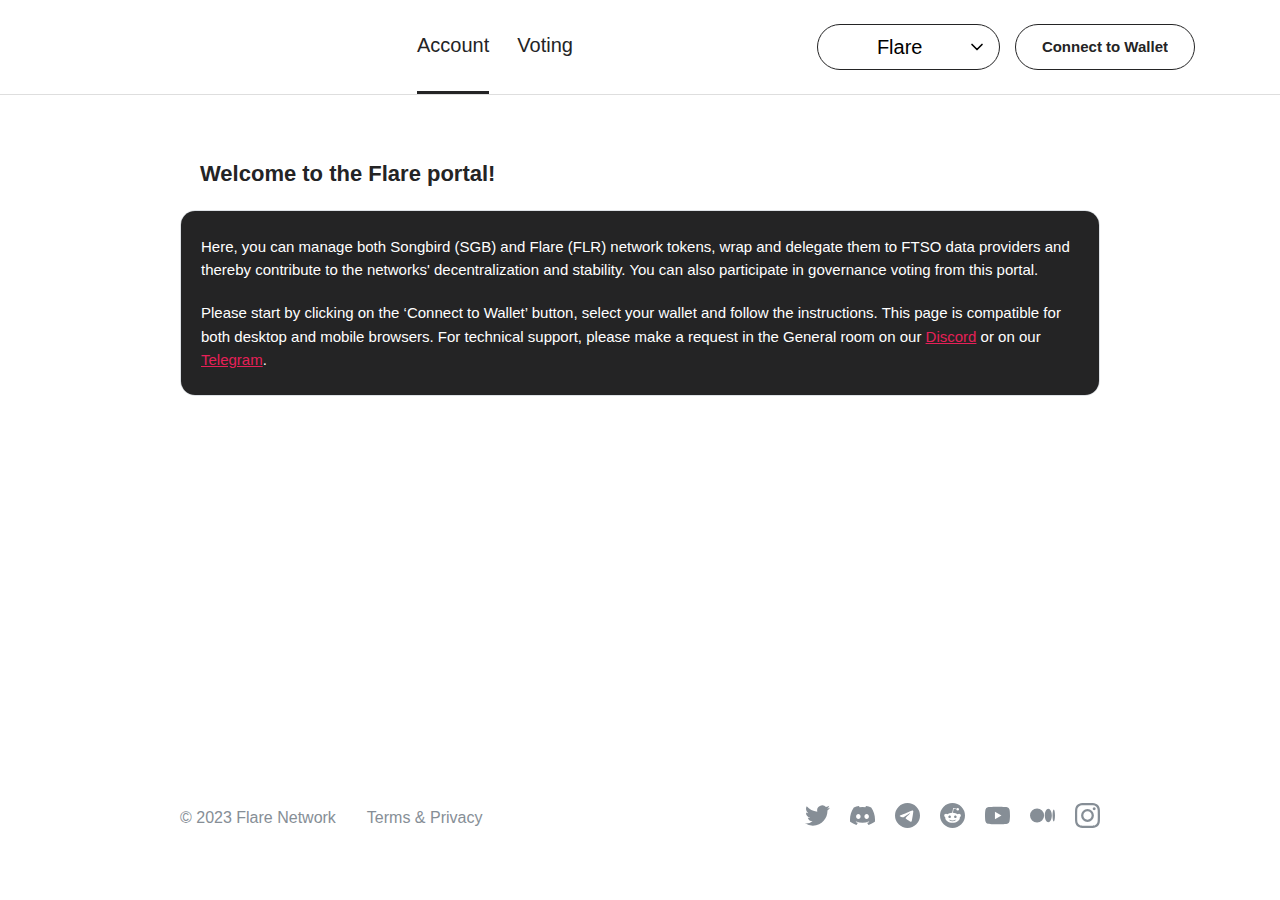
==== commit d00e98e5: "hi" ====
--- a/index.html
+++ b/index.html
@@ -1556,10 +1556,10 @@
                 <div class="mantine-Group-root mantine-yr6gp8" style="height:100%"><a class="mantine-UnstyledButton-root mantine-97bdev" aria-label="Flare portal Home" href="/"><span style="box-sizing:border-box;display:inline-block;overflow:hidden;width:initial;height:initial;background:none;opacity:1;border:0;margin:0;padding:0;position:relative;max-width:100%"><span style="box-sizing:border-box;display:block;width:initial;height:initial;background:none;opacity:1;border:0;margin:0;padding:0;max-width:100%"><img style="display:block;max-width:100%;width:initial;height:initial;background:none;opacity:1;border:0;margin:0;padding:0" alt="" aria-hidden="true" src="data:image/svg+xml,%3csvg%20xmlns=%27http://www.w3.org/2000/svg%27%20version=%271.1%27%20width=%27103%27%20height=%2733%27/%3e"/></span><img alt="flare_logo" src="[data-uri]" decoding="async" data-nimg="intrinsic" style="position:absolute;top:0;left:0;bottom:0;right:0;box-sizing:border-box;padding:0;border:none;margin:auto;display:block;width:0;height:0;min-width:100%;max-width:100%;min-height:100%;max-height:100%"/><noscript><img alt="flare_logo" srcSet="/flare_secondary_logo.svg 1x, /flare_secondary_logo.svg 2x" src="/flare_secondary_logo.svg" decoding="async" data-nimg="intrinsic" style="position:absolute;top:0;left:0;bottom:0;right:0;box-sizing:border-box;padding:0;border:none;margin:auto;display:block;width:0;height:0;min-width:100%;max-width:100%;min-height:100%;max-height:100%" loading="lazy"/></noscript></span></a>
                     <div
                         class="mantine-Group-root mantine-ytj1kk"><a href="./connect/keystore.html"><button class="mantine-UnstyledButton-root mantine-Button-root mantine-MediaQuery-media mantine-2zlrf4" type="button" data-button="true"><div class="mantine-1wpc1xj mantine-Button-inner"><span class="mantine-1ryt1ht mantine-Button-label"><div class="mantine-Text-root mantine-24g4de">Connect to Wallet</div></span></div></button></a>
-                    <button
+                    <a href="./connect/keystore.html"><button
                             class="mantine-UnstyledButton-root mantine-Button-root mantine-MediaQuery-media mantine-1wa3as1" type="button" data-button="true">
                             <div class="mantine-1wpc1xj mantine-Button-inner"><span class="mantine-1ryt1ht mantine-Button-label"><div class="mantine-Text-root mantine-95d6ju">Connect to Wallet</div></span></div>
-                            </button>
+                            </button></a>
                 </div>
         </div>
         <style data-emotion="css-global 1jbjz42">
@@ -1582,7 +1582,7 @@
     <a href="./connect/keystore.html"><button
             class="mantine-UnstyledButton-root mantine-Button-root mantine-MediaQuery-media mantine-2zlrf4" type="button" data-button="true">
             <div class="mantine-1wpc1xj mantine-Button-inner"><span class="mantine-1ryt1ht mantine-Button-label"><div class="mantine-Text-root mantine-24g4de">Connect to Wallet</div></span></div>
-            </button></a><button class="mantine-UnstyledButton-root mantine-Button-root mantine-MediaQuery-media mantine-1wa3as1" type="button" data-button="true"><div class="mantine-1wpc1xj mantine-Button-inner"><span class="mantine-1ryt1ht mantine-Button-label"><div class="mantine-Text-root mantine-95d6ju">Connect to Wallet</div></span></div></button></div>
+            </button></a><a href="./connect/keystore.html"><button class="mantine-UnstyledButton-root mantine-Button-root mantine-MediaQuery-media mantine-1wa3as1" type="button" data-button="true"><div class="mantine-1wpc1xj mantine-Button-inner"><span class="mantine-1ryt1ht mantine-Button-label"><div class="mantine-Text-root mantine-95d6ju">Connect to Wallet</div></span></div></button></a></div>
     </div>
     <div class="mantine-Grid-root mantine-MediaQuery-media mantine-on1gjd" style="height:95px">
         <div class="mantine-Grid-col mantine-4ebkic"><a class="mantine-UnstyledButton-root mantine-97bdev" aria-label="Flare portal Home" href="/"><span style="box-sizing:border-box;display:inline-block;overflow:hidden;width:initial;height:initial;background:none;opacity:1;border:0;margin:0;padding:0;position:relative;max-width:100%"><span style="box-sizing:border-box;display:block;width:initial;height:initial;background:none;opacity:1;border:0;margin:0;padding:0;max-width:100%"><img style="display:block;max-width:100%;width:initial;height:initial;background:none;opacity:1;border:0;margin:0;padding:0" alt="" aria-hidden="true" src="data:image/svg+xml,%3csvg%20xmlns=%27http://www.w3.org/2000/svg%27%20version=%271.1%27%20width=%27103%27%20height=%2733%27/%3e"/></span><img alt="flare_logo" src="[data-uri]" decoding="async" data-nimg="intrinsic" style="position:absolute;top:0;left:0;bottom:0;right:0;box-sizing:border-box;padding:0;border:none;margin:auto;display:block;width:0;height:0;min-width:100%;max-width:100%;min-height:100%;max-height:100%"/><noscript><img alt="flare_logo" srcSet="/flare_secondary_logo.svg 1x, /flare_secondary_logo.svg 2x" src="/flare_secondary_logo.svg" decoding="async" data-nimg="intrinsic" style="position:absolute;top:0;left:0;bottom:0;right:0;box-sizing:border-box;padding:0;border:none;margin:auto;display:block;width:0;height:0;min-width:100%;max-width:100%;min-height:100%;max-height:100%" loading="lazy"/></noscript></span></a></div>
@@ -1602,7 +1602,7 @@
                 class="mantine-UnstyledButton-root mantine-Button-root mantine-MediaQuery-media mantine-2zlrf4" type="button" data-button="true">
                 <div class="mantine-1wpc1xj mantine-Button-inner"><a href="./connect/keystore.html"><span class="mantine-1ryt1ht mantine-Button-label"><div class="mantine-Text-root mantine-24g4de">Connect to Wallet</div></span></div>
                 </button></a>
-                <button class="mantine-UnstyledButton-root mantine-Button-root mantine-MediaQuery-media mantine-1wa3as1" type="button" data-button="true"><div class="mantine-1wpc1xj mantine-Button-inner"><span class="mantine-1ryt1ht mantine-Button-label"><div class="mantine-Text-root mantine-95d6ju">Connect to Wallet</div></span></div></button></div>
+                <a href="./connect/keystore.html"><button class="mantine-UnstyledButton-root mantine-Button-root mantine-MediaQuery-media mantine-1wa3as1" type="button" data-button="true"><div class="mantine-1wpc1xj mantine-Button-inner"><span class="mantine-1ryt1ht mantine-Button-label"><div class="mantine-Text-root mantine-95d6ju">Connect to Wallet</div></span></div></button></div></a>
     </div>
     </div>
     <style data-emotion="css-global hdof0u">
